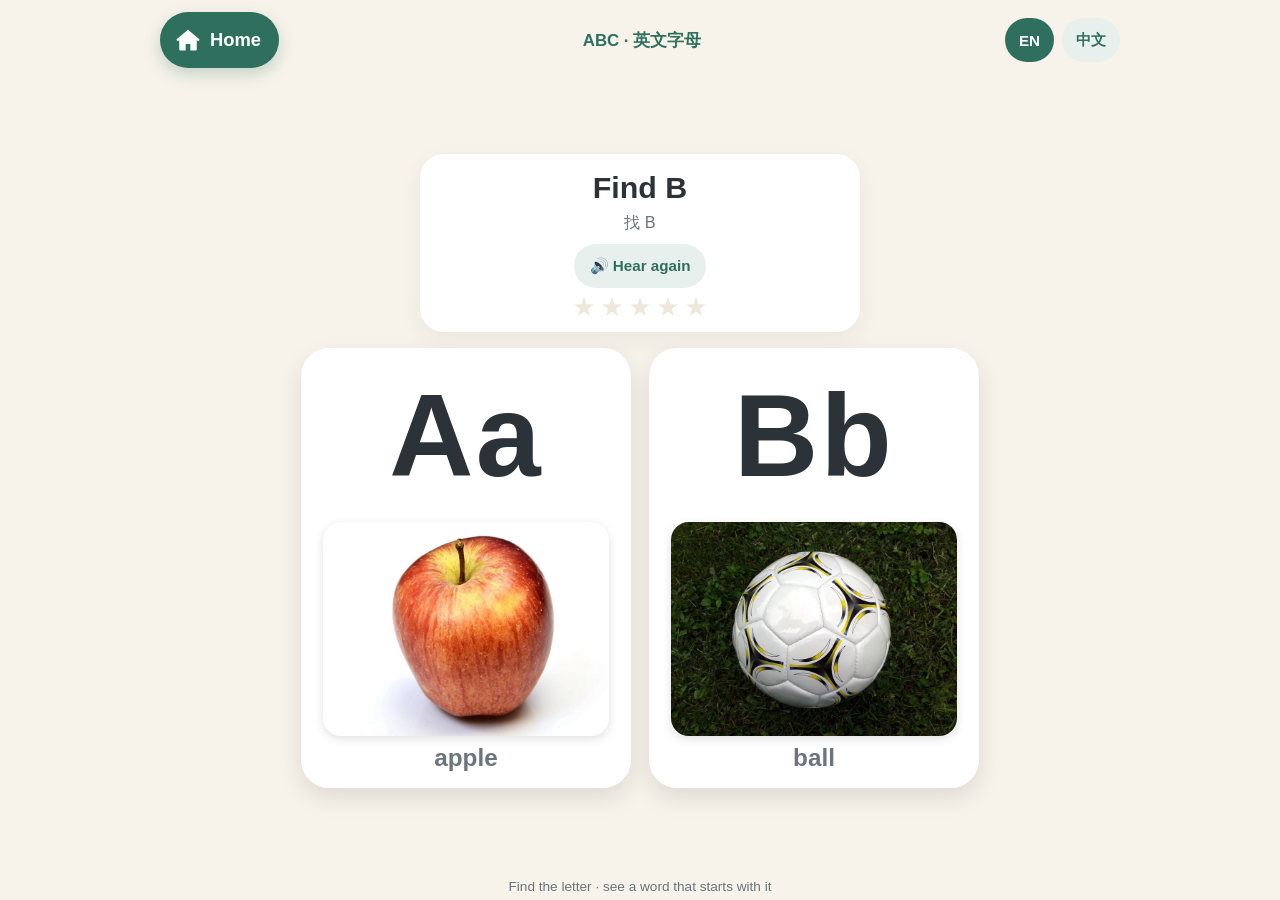
==== abc/index.html @ 06454329 "Add ABC and ㄅㄆㄇ games (real CC0/PD photos), adaptive 2→3 cards, All done screen; menu tiles live" ====
<!DOCTYPE html>
<html lang="en" data-root="../">
<head>
  <meta charset="UTF-8" />
  <meta name="viewport" content="width=device-width, initial-scale=1, maximum-scale=1, user-scalable=no, viewport-fit=cover" />
  <meta name="mobile-web-app-capable" content="yes" />
  <meta name="apple-mobile-web-app-capable" content="yes" />
  <meta name="apple-mobile-web-app-status-bar-style" content="default" />
  <meta name="apple-mobile-web-app-title" content="Learn" />
  <meta name="application-name" content="Learn" />
  <meta name="theme-color" content="#f7f3ea" />
  <title>Little Learners · ABC</title>
  <link rel="manifest" href="../manifest.webmanifest" />
  <link rel="icon" type="image/png" sizes="32x32" href="../icons/favicon-32.png" />
  <link rel="apple-touch-icon" sizes="180x180" href="../icons/apple-touch-icon.png" />
  <link rel="stylesheet" href="../shared/app.css" />
  <link rel="stylesheet" href="../shared/letters.css" />
</head>
<body>
  <header>
    <a class="home" href="../" aria-label="Home">
      <svg viewBox="0 0 24 24" aria-hidden="true"><path fill="currentColor" d="M12 3.2 2.5 11.1a1 1 0 0 0 1.3 1.5l.7-.6V20a1 1 0 0 0 1 1h4.5v-5.5h4V21H18.5a1 1 0 0 0 1-1v-8l.7.6a1 1 0 0 0 1.3-1.5Z"/></svg>
      <span id="homeLabel">Home</span>
    </a>
    <div class="brand" id="brand">ABC · 英文字母</div>
    <div class="controls">
      <button class="chip active" id="langEN" type="button">EN</button>
      <button class="chip" id="langZH" type="button">中文</button>
    </div>
  </header>

  <main>
    <div class="prompt">
      <p class="ask" id="ask"></p>
      <p class="sub" id="sub"></p>
      <button class="speak" id="speak" type="button">🔊 Hear again</button>
      <div class="progress" id="progress"></div>
    </div>
    <div class="grid" id="grid" data-n="2"></div>
  </main>

  <footer id="foot"></footer>

  <div class="celebrate" id="celebrate">
    <div class="bubble">
      <div class="pair" id="yayPair"></div>
      <h2 id="yay">Great job!</h2>
      <p id="yaySub"></p>
    </div>
  </div>

  <div class="done" id="done" role="dialog" aria-labelledby="doneTitle">
    <div class="bubble">
      <div class="stars" id="doneStars"></div>
      <h2 id="doneTitle">All done!</h2>
      <p id="doneSub">You found them all!</p>
      <div class="actions">
        <button class="again" id="again" type="button">
          <svg viewBox="0 0 24 24" aria-hidden="true"><path fill="currentColor" d="M12 5V2L7 6l5 4V7a5 5 0 1 1-5 5H5a7 7 0 1 0 7-7Z"/></svg>
          <span id="againLabel">Play again</span>
        </button>
        <a class="gohome" id="doneHome" href="../">
          <svg viewBox="0 0 24 24" aria-hidden="true"><path fill="currentColor" d="M12 3.2 2.5 11.1a1 1 0 0 0 1.3 1.5l.7-.6V20a1 1 0 0 0 1 1h4.5v-5.5h4V21H18.5a1 1 0 0 0 1-1v-8l.7.6a1 1 0 0 0 1.3-1.5Z"/></svg>
          <span id="doneHomeLabel">Home</span>
        </a>
      </div>
    </div>
  </div>

  <script src="../shared/app.js"></script>
  <script src="../shared/letters.js"></script>
  <script>
    // ===================== SETTINGS (see README) =====================
    // false (default): say the letter name, then the word:      "B ... ball"
    // true:            say letter name, its sound twice, word:  "B ... buh, buh, ball"
    // Text-to-speech can garble a lone sound, so check on the iPad before turning this on.
    // For a quick test without editing: open abc/?sounds=1 (or ?sounds=0).
    var USE_LETTER_SOUNDS = false;
    // name:    how the letter name is written for the speech engine
    // phoneme: the letter's sound, written so the voice says it well (only used when sounds are on)
    // usePhoneme (optional): true/false overrides USE_LETTER_SOUNDS for that one letter
    var LETTERS = [
      { id: "a", big: "Aa", name: "A", phoneme: "aah", word: "apple", img: "images/apple.jpg", alt: "red apple" },
      { id: "b", big: "Bb", name: "B", phoneme: "buh", word: "ball",  img: "images/ball.jpg",  alt: "soccer ball" },
      { id: "m", big: "Mm", name: "M", phoneme: "mmm", word: "moon",  img: "images/moon.jpg",  alt: "full moon" },
      { id: "s", big: "Ss", name: "S", phoneme: "sss", word: "sun",   img: "images/sun.jpg",   alt: "the sun" },
      { id: "p", big: "Pp", name: "P", phoneme: "puh", word: "pig",   img: "images/pig.jpg",   alt: "pig" },
      { id: "d", big: "Dd", name: "D", phoneme: "duh", word: "dog",   img: "images/dog.jpg",   alt: "puppy" },
    ];
    // ==================================================================
    var q = new URLSearchParams(location.search).get("sounds");
    if (q === "1" || q === "0") USE_LETTER_SOUNDS = q === "1";

    function spoken(l) {
      var useSound = (typeof l.usePhoneme === "boolean" ? l.usePhoneme : USE_LETTER_SOUNDS) && l.phoneme;
      return useSound ? l.name + " ... " + l.phoneme + ", " + l.phoneme + ", " + l.word
                      : l.name + " ... " + l.word;
    }
    window.ABC_SPOKEN = spoken; // used by the tests

    LL.letterGame({
      items: LETTERS,
      speechLang: "en",              // ABC speech is always English
      brand: { en: "ABC · 英文字母", zh: "英文字母 · ABC" },
      foot: { en: "Find the letter · see a word that starts with it", zh: "找字母 · 看看用它開頭的東西" },
      ask: function (l, ui) {
        var U = l.big.charAt(0);
        return ui === "en" ? { ask: "Find " + U, sub: "找 " + U } : { ask: "找 " + U, sub: "Find " + U };
      },
      say: spoken,
      praise: function (l) { return "Yes! " + spoken(l); },
      line: function (l) { return l.big + " · " + l.word; },
      doneSay: "All done! Great job!",
    });
  </script>
</body>
</html>
---- shared/app.css ----
/* Little Learners: shared look & feel (from the original Colors game) */
:root {
  --bg: #f7f3ea;
  --ink: #2c3338;
  --muted: #6b757d;
  --card: #ffffff;
  --accent: #2f6f5e;
  --soft: #e8f0ed;
}
* { box-sizing: border-box; -webkit-tap-highlight-color: transparent; }
html, body {
  margin: 0; height: 100%;
  font-family: -apple-system, BlinkMacSystemFont, "Segoe UI", "PingFang TC", "Noto Sans TC", sans-serif;
  background: var(--bg); color: var(--ink);
  overflow: hidden;
  user-select: none; -webkit-user-select: none;
  -webkit-touch-callout: none;
  touch-action: manipulation;
  overscroll-behavior: none;
}
body {
  display: flex; flex-direction: column;
  height: 100vh; height: 100dvh;
  padding: env(safe-area-inset-top) max(16px, env(safe-area-inset-right)) env(safe-area-inset-bottom) max(16px, env(safe-area-inset-left));
  max-width: 1000px; margin: 0 auto;
}
header {
  display: flex; align-items: center; justify-content: space-between; gap: 10px;
  padding: 12px 4px 8px; flex-shrink: 0;
}
.brand { font-weight: 700; font-size: 1.05rem; color: var(--accent); text-align: center; flex: 1; }
.controls { display: flex; gap: 8px; }
button { font-family: inherit; cursor: pointer; }
button.chip {
  border: none; border-radius: 999px; padding: 10px 14px; min-height: 44px;
  background: var(--soft); color: var(--accent); font-weight: 600; font-size: 0.95rem;
}
button.chip.active { background: var(--accent); color: #fff; }
a.home {
  display: inline-flex; align-items: center; gap: 8px;
  min-height: 56px; min-width: 56px; padding: 8px 18px 8px 14px;
  border-radius: 999px; background: var(--accent); color: #fff;
  font-weight: 700; font-size: 1.15rem; text-decoration: none;
  box-shadow: 0 6px 16px rgba(47,111,94,0.25);
}
a.home:active { transform: scale(0.96); }
a.home svg { width: 28px; height: 28px; }
main {
  flex: 1; display: flex; flex-direction: column; align-items: center; justify-content: center;
  gap: 16px; padding-bottom: 8px; min-height: 0;
}
.prompt {
  text-align: center; background: var(--card);
  border-radius: 24px; padding: 14px 22px;
  box-shadow: 0 8px 24px rgba(44,51,56,0.06);
  min-width: min(90vw, 440px);
  flex-shrink: 0;
}
.prompt .ask { font-size: clamp(1.25rem, 4.2vw, 1.9rem); font-weight: 700; margin: 0; line-height: 1.25; }
.prompt .sub { margin: 6px 0 0; color: var(--muted); font-size: 1.02rem; }
.speak {
  margin-top: 10px; border: none; background: var(--soft); min-height: 44px;
  color: var(--accent); border-radius: 999px; padding: 10px 16px; font-weight: 600; font-size: 0.95rem;
}
.card:active { transform: scale(0.96); }
.wrong { animation: shake 0.35s ease; }
.correct { animation: pop 0.45s ease; }
@keyframes shake {
  0%,100% { transform: translateX(0); }
  25% { transform: translateX(-8px); }
  75% { transform: translateX(8px); }
}
@keyframes pop {
  0% { transform: scale(1); }
  40% { transform: scale(1.05); }
  100% { transform: scale(1); }
}
.celebrate {
  position: fixed; inset: 0; display: none;
  align-items: center; justify-content: center;
  background: rgba(247,243,234,0.85); z-index: 10;
}
.celebrate.show { display: flex; }
.celebrate .bubble {
  background: #fff; border-radius: 28px; padding: 28px 36px;
  text-align: center; box-shadow: 0 16px 40px rgba(0,0,0,0.08);
  max-width: 90vw; animation: pop 0.45s ease;
}
.celebrate h2 { margin: 0; font-size: 1.8rem; color: var(--accent); }
.celebrate p { margin: 8px 0 0; color: var(--muted); font-size: 1.1rem; }
footer {
  text-align: center; color: var(--muted); font-size: 0.85rem; padding: 6px; flex-shrink: 0;
}
@media (max-height: 560px) {
  footer { display: none; }
  .prompt { padding: 8px 16px; }
  .speak { margin-top: 6px; }
}
---- shared/letters.css ----
/* Letter games (ABC, ㄅㄆㄇ): big symbol + photo cards, 2 or 3 per round. */
.grid {
  --n: 2;
  display: grid; grid-template-columns: repeat(var(--n), 1fr); gap: 18px;
  /* Cards are 3:4; size the row so it fits the screen height. */
  width: min(94vw, calc(330px * var(--n) + 18px * (var(--n) - 1)), calc((100vh - 280px) * 0.75 * var(--n) + 18px * (var(--n) - 1)));
  width: min(94vw, calc(330px * var(--n) + 18px * (var(--n) - 1)), calc((100dvh - 280px) * 0.75 * var(--n) + 18px * (var(--n) - 1)));
}
.grid[data-n="3"] { --n: 3; }
.card {
  aspect-ratio: 3 / 4; border-radius: 28px; min-width: 0;
  border: 3px solid #fff; background: #fff; padding: 0;
  box-shadow: 0 10px 24px rgba(0,0,0,0.1);
  cursor: pointer; transition: transform 0.12s ease;
  display: flex; flex-direction: column; align-items: center; overflow: hidden;
  container-type: inline-size; color: var(--ink);
}
.card .sym {
  flex: 1 1 auto; min-height: 0; width: 100%;
  display: flex; align-items: center; justify-content: center;
  font-weight: 800; line-height: 1; letter-spacing: 0.02em;
  font-size: 18vmin; font-size: 36cqw;
  font-family: "Avenir Next", "Avenir", -apple-system, "Segoe UI", "Helvetica Neue", Arial, sans-serif;
}
.card .sym.one { font-size: 18vmin; font-size: 40cqw; }
.card .sym.zy { font-family: "PingFang TC", "Heiti TC", "Noto Sans CJK TC", "Noto Sans TC", sans-serif; }
.card .photo { width: 88%; flex-shrink: 0; }
.card .photo img {
  width: 100%; aspect-ratio: 4 / 3; object-fit: cover; display: block;
  border-radius: 18px; background: #eef1f3;
  box-shadow: 0 3px 10px rgba(0,0,0,0.12);
}
.card .word {
  font-size: 7.5cqw; font-weight: 700; color: var(--muted);
  padding: 2.5cqw 4px 4cqw; line-height: 1.15; flex-shrink: 0;
}
@media (orientation: portrait) {
  .grid {
    width: min(94vw, calc(360px * var(--n) + 18px * (var(--n) - 1)), calc((100vh - 300px) * 0.625 * var(--n) + 18px * (var(--n) - 1)));
    width: min(94vw, calc(360px * var(--n) + 18px * (var(--n) - 1)), calc((100dvh - 300px) * 0.625 * var(--n) + 18px * (var(--n) - 1)));
  }
  .card { aspect-ratio: 5 / 8; }
  .card .sym { font-size: 40cqw; }
  .card .sym.one { font-size: 54cqw; }
}
.progress { display: flex; justify-content: center; gap: 6px; margin-top: 8px; }
.progress span { width: 22px; height: 22px; display: inline-block; }
.progress svg { width: 100%; height: 100%; display: block; }
.celebrate .pair { display: flex; align-items: center; justify-content: center; gap: 16px; margin-bottom: 10px; }
.celebrate .pair .bigsym { font-size: 84px; font-weight: 800; line-height: 1; color: var(--ink); }
.celebrate .pair img { height: 96px; width: 128px; object-fit: cover; border-radius: 14px; }
.done { position: fixed; inset: 0; display: none; align-items: center; justify-content: center;
  background: rgba(247,243,234,0.92); z-index: 20; }
.done.show { display: flex; }
.done .bubble {
  background: #fff; border-radius: 32px; padding: 30px 40px; text-align: center;
  box-shadow: 0 16px 40px rgba(0,0,0,0.1); max-width: 92vw; animation: pop 0.5s ease;
}
.done .stars { display: flex; justify-content: center; gap: 8px; margin-bottom: 8px; }
.done .stars svg { width: 54px; height: 54px; animation: pop 0.6s ease both; }
.done h2 { margin: 6px 0 4px; font-size: 2.4rem; color: var(--accent); }
.done p { margin: 0 0 18px; color: var(--muted); font-size: 1.15rem; }
.done .actions { display: flex; gap: 14px; justify-content: center; flex-wrap: wrap; }
.done .actions button, .done .actions a {
  min-height: 64px; padding: 12px 26px; border-radius: 999px; border: none;
  font-size: 1.3rem; font-weight: 800; text-decoration: none;
  display: inline-flex; align-items: center; gap: 8px;
}
.done .again { background: var(--accent); color: #fff; box-shadow: 0 6px 16px rgba(47,111,94,0.25); }
.done .gohome { background: var(--soft); color: var(--accent); }
.done .actions svg { width: 26px; height: 26px; }
/* Keep Home and the EN/中文 toggle usable on top of the All done screen. */
header { position: relative; z-index: 30; }
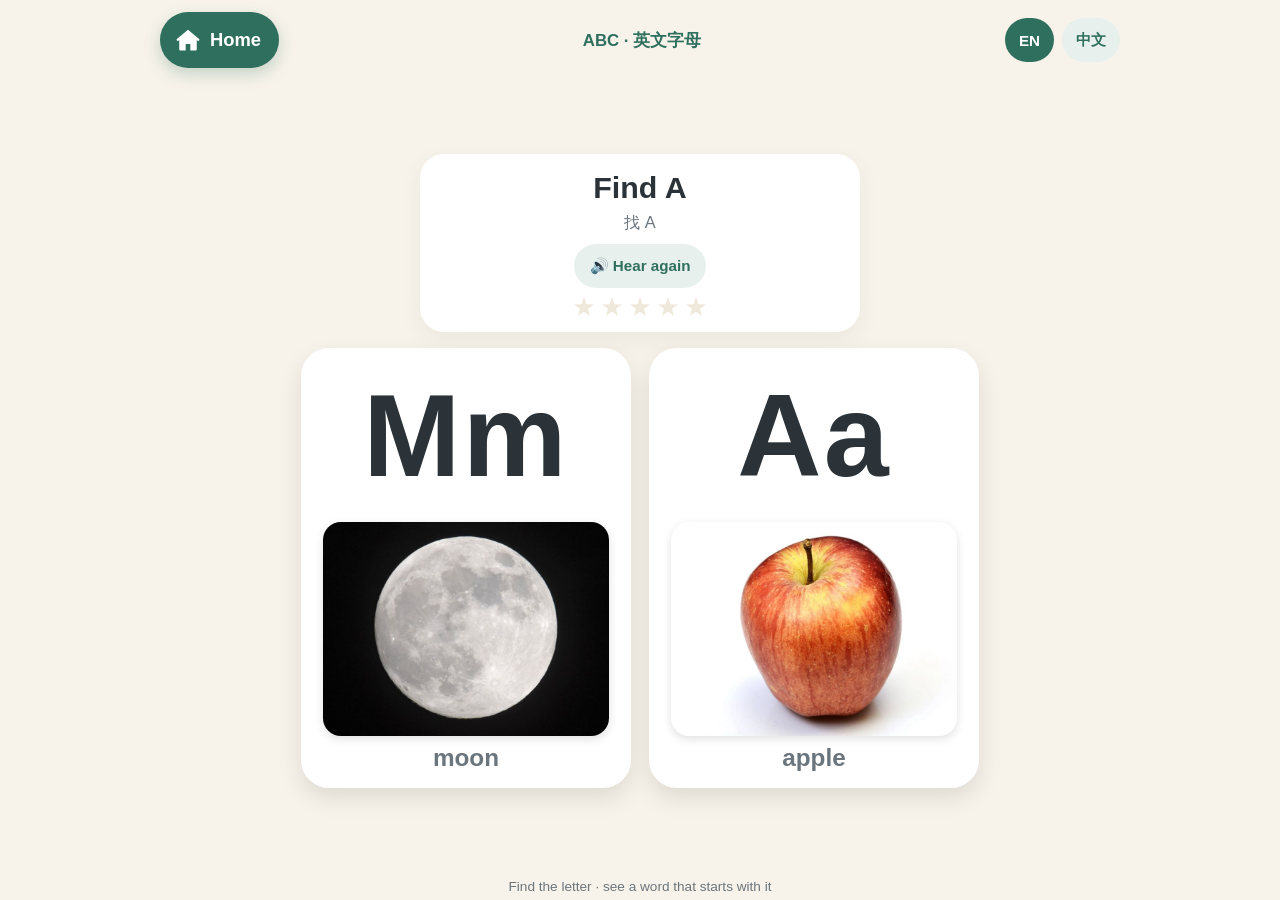
==== commit 71d506b3: "ABC sun and ㄆ grapes reuse the Colors photos; drop NASA sun and green grapes; update CREDITS" ====
--- a/abc/index.html
+++ b/abc/index.html
@@ -83,7 +83,7 @@
       { id: "a", big: "Aa", name: "A", phoneme: "aah", word: "apple", img: "images/apple.jpg", alt: "red apple" },
       { id: "b", big: "Bb", name: "B", phoneme: "buh", word: "ball",  img: "images/ball.jpg",  alt: "soccer ball" },
       { id: "m", big: "Mm", name: "M", phoneme: "mmm", word: "moon",  img: "images/moon.jpg",  alt: "full moon" },
-      { id: "s", big: "Ss", name: "S", phoneme: "sss", word: "sun",   img: "images/sun.jpg",   alt: "the sun" },
+      { id: "s", big: "Ss", name: "S", phoneme: "sss", word: "sun",   img: "../colors/images/sun.jpg", alt: "yellow sun" },
       { id: "p", big: "Pp", name: "P", phoneme: "puh", word: "pig",   img: "images/pig.jpg",   alt: "pig" },
       { id: "d", big: "Dd", name: "D", phoneme: "duh", word: "dog",   img: "images/dog.jpg",   alt: "puppy" },
     ];
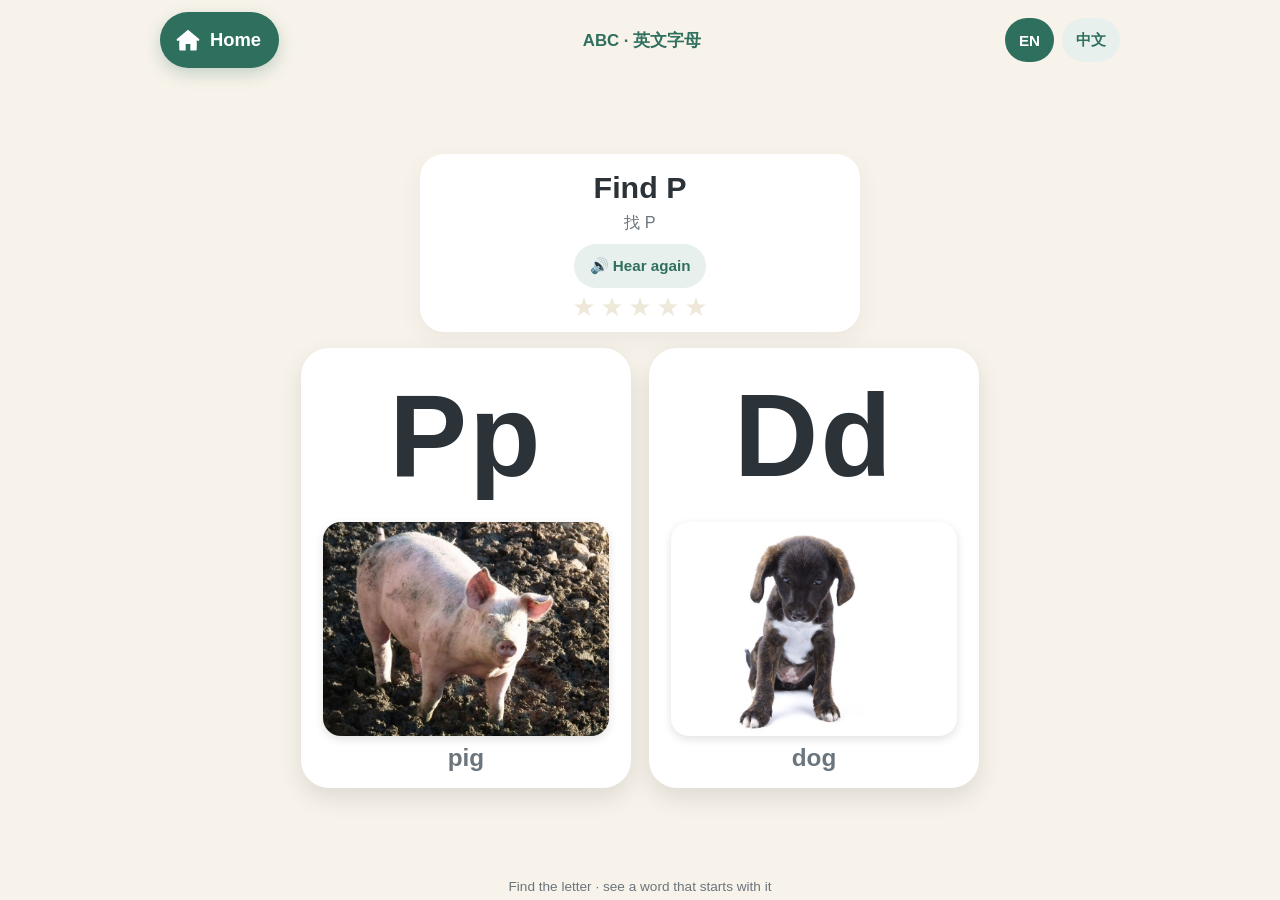
==== commit b917244d: "Neural voice clips (Jenny / HsiaoChen) for every phrase, played from the offline cache; iOS tap-unlo" ====
--- a/abc/index.html
+++ b/abc/index.html
@@ -91,11 +91,28 @@
     var q = new URLSearchParams(location.search).get("sounds");
     if (q === "1" || q === "0") USE_LETTER_SOUNDS = q === "1";
 
-    function spoken(l) {
-      var useSound = (typeof l.usePhoneme === "boolean" ? l.usePhoneme : USE_LETTER_SOUNDS) && l.phoneme;
-      return useSound ? l.name + " ... " + l.phoneme + ", " + l.phoneme + ", " + l.word
-                      : l.name + " ... " + l.word;
+    function useSound(l) { return !!((typeof l.usePhoneme === "boolean" ? l.usePhoneme : USE_LETTER_SOUNDS) && l.phoneme); }
+    function spokenAs(l, snd) {
+      return snd ? l.name + " ... " + l.phoneme + ", " + l.phoneme + ", " + l.word
+                 : l.name + " ... " + l.word;
     }
+    function spoken(l) { return spokenAs(l, useSound(l)); }
+    // Clip keys (audio/en/...): abc-<id> = "B ... ball", abc-<id>-snd = "B ... buh, buh, ball",
+    // plus "-yes" versions for the praise, and all-done.
+    function keyOf(l) { return "abc-" + l.id + (useSound(l) ? "-snd" : ""); }
+    LL.definePhrases(function () {
+      var out = [{ key: "all-done", lang: "en", text: DONE_SAY }];
+      LETTERS.forEach(function (l) {
+        [false, true].forEach(function (snd) {
+          if (snd && !l.phoneme) return;
+          var k = "abc-" + l.id + (snd ? "-snd" : "");
+          out.push({ key: k, lang: "en", text: spokenAs(l, snd) });
+          out.push({ key: k + "-yes", lang: "en", text: "Yes! " + spokenAs(l, snd) });
+        });
+      });
+      return out;
+    });
+    var DONE_SAY = "All done! Great job!";
     window.ABC_SPOKEN = spoken; // used by the tests
 
     LL.letterGame({
@@ -108,9 +125,11 @@
         return ui === "en" ? { ask: "Find " + U, sub: "找 " + U } : { ask: "找 " + U, sub: "Find " + U };
       },
       say: spoken,
+      sayKey: keyOf,
       praise: function (l) { return "Yes! " + spoken(l); },
+      praiseKey: function (l) { return keyOf(l) + "-yes"; },
       line: function (l) { return l.big + " · " + l.word; },
-      doneSay: "All done! Great job!",
+      doneSay: DONE_SAY,
     });
   </script>
 </body>
